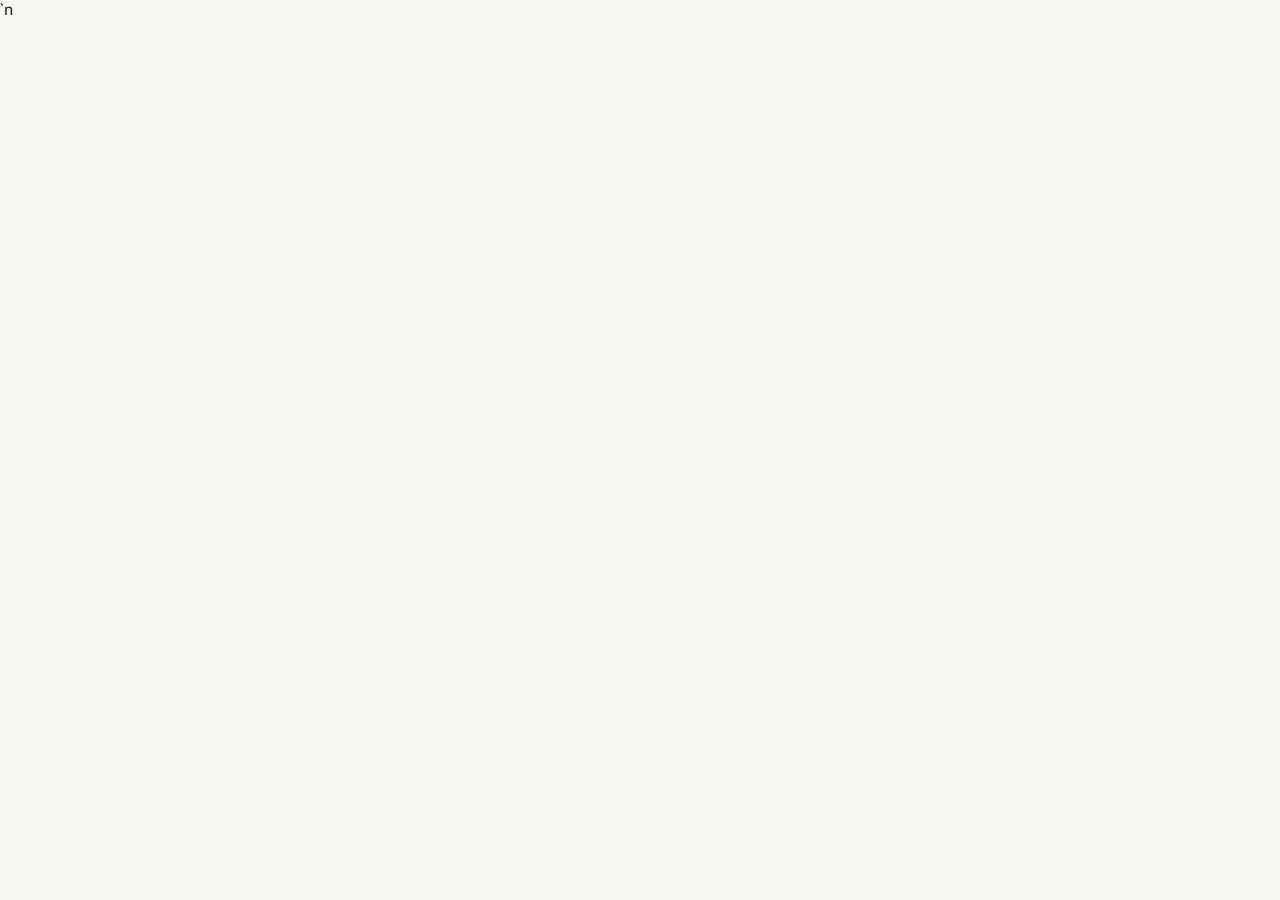
==== index.html @ c59f0aea "Feat: creacion de la vista de perfil de usuario con solicitudes, pagos y edicion de datos" ====
﻿<!DOCTYPE html>
<html lang="es">
<head><meta http-equiv="Cache-Control" content="no-cache, no-store, must-revalidate">
<meta charset="UTF-8">
<meta name="viewport" content="width=device-width, initial-scale=1">
<title>Angel F. Leal, Jr., P.A. — Abogados de Inmigración en Miami</title>
<meta name="description" content="Bufete de abogados de inmigración en Miami. Asilo, residencia, ciudadanía y perdones. Consulta en línea.">
<link rel="preconnect" href="https://fonts.googleapis.com">
<link rel="preconnect" href="https://fonts.gstatic.com" crossorigin>
<link href="https://fonts.googleapis.com/css2?family=Source+Serif+4:opsz,wght@8..60,400;8..60,600;8..60,700&family=Public+Sans:wght@400;500;600;700&display=swap" rel="stylesheet">
<link rel="stylesheet" href="assets/css/base.css">
<link rel="stylesheet" href="assets/css/layout.css">
<link rel="stylesheet" href="assets/css/pages.css">
<link rel="stylesheet" href="assets/css/form.css">
</head>
<body>

<!-- CONTENEDORES PARA LOS FRAGMENTOS HTML -->
<div id="app-header"></div>
<div id="app-inicio"></div>
<div id="app-practica"></div>
<div id="app-consultas"></div>
<div id="app-contacto"></div>`n<div id="app-perfil"></div>
<div id="app-footer"></div>

<!-- SCRIPTS -->
<script src="assets/js/layout-loader.js?v=13"></script>
<script src="assets/js/api.js"></script>
<script src="assets/js/auth.js?v=11"></script>
<script src="assets/js/navigation.js"></script>
<script src="assets/js/form-config.js?v=11"></script>
<script src="assets/js/form-steps.js?v=11"></script>
<script src="assets/js/form-main.js?v=13"></script>

<!-- INICIALIZACIÓN FINAL (espera a que el layout esté cargado) -->
<script>
  document.addEventListener("layoutLoaded", () => {
    if(typeof initAuth === "function") initAuth();
    
    // Cargar sesión guardada si existe
    const token = localStorage.getItem("al_session");
    const email = localStorage.getItem("al_email");
    
    if(token && email && typeof onAuthed === "function"){
      onAuthed(token, email);
      apiCall("obtenerProgreso", {sessionToken: token}).then(data=>{
        if(data.progreso && typeof restoreProgress === "function") restoreProgress(data.progreso);
      }).catch(()=>{});
    }
  });
</script>


</body>
</html>
---- assets/css/base.css ----
﻿:root{
  --ink:#10203A; --navy-2:#182B4A; --paper:#F7F5EF; --paper-2:#EFEBE0;
  --brass:#A9792C; --brass-dark:#8C6421; --red:#B71C1C; --red-dark:#8E1414;
  --green:#2C6B33; --text:#1E232C; --text-muted:#5B6472; --line:#D9D3C5;
  --line-soft:#E7E2D4; --white:#FFFFFF; --radius:3px;
  --serif:'Source Serif 4', Georgia, serif;
  --sans:'Public Sans', -apple-system, BlinkMacSystemFont, sans-serif;
}
*{box-sizing:border-box;}
html,body{margin:0;padding:0;}
body{font-family:var(--sans); background:var(--paper); color:var(--text); -webkit-font-smoothing:antialiased;}
h1,h2,h3{font-family:var(--serif); margin:0; color:var(--ink); font-weight:600;}
a{color:var(--brass-dark);}
button{font-family:var(--sans);}
img{max-width:100%; display:block;}
.hidden{display:none !important;}
.btn{font-family:var(--sans); font-weight:600; font-size:.9rem; padding:12px 26px; border-radius:var(--radius); cursor:pointer; border:1px solid transparent;}
.btn-primary{background:var(--ink); color:#fff;}
.btn-primary:hover{background:#0B1729;}
.btn-primary:disabled{opacity:.5; cursor:not-allowed;}
.btn-secondary{background:transparent; color:var(--ink); border-color:var(--line);}
.btn-secondary:hover{border-color:var(--ink);}
.btn-lg{display:inline-block; background:var(--red); color:#fff; font-weight:600; padding:16px 36px; border-radius:var(--radius); text-decoration:none; font-size:1.05rem; cursor:pointer; border:none; transition:background .15s;}
.btn-lg:hover{background:var(--red-dark);}
---- assets/css/layout.css ----
﻿.site-header{background:var(--ink); color:#EDE9DD; border-bottom:3px solid var(--red); position:sticky; top:0; z-index:100; box-shadow:0 2px 12px rgba(0,0,0,.15);}
.site-header-inner{max-width:1200px; margin:0 auto; padding:14px 28px; display:flex; align-items:center; justify-content:space-between; gap:24px;}
.brand{display:flex; align-items:center; gap:12px; text-decoration:none; color:inherit; flex-shrink:0;}
.brand-logo{width:52px; height:52px; border-radius:50%; background:#EDE9DD; display:flex; align-items:center; justify-content:center; font-family:var(--serif); font-weight:700; font-size:.9rem; color:var(--red); letter-spacing:.05em; flex-shrink:0;}
.brand-text{font-family:var(--sans); font-size:.95rem; font-weight:600; letter-spacing:.02em; color:#fff; line-height:1.2;}
.brand-text small{display:block; font-size:.7rem; font-weight:400; color:#B9C2D4; margin-top:2px; letter-spacing:.05em;}
.main-nav{display:flex; gap:4px; align-items:center; flex:1; justify-content:center;}
.main-nav a{color:#CBD3E1; text-decoration:none; font-size:.88rem; font-weight:500; padding:10px 16px; border-radius:var(--radius); transition:all .15s; white-space:nowrap;}
.main-nav a:hover{color:#fff; background:rgba(255,255,255,.08);}
.main-nav a.active{background:var(--red); color:#fff; font-weight:600;}
.header-phone{font-size:.95rem; font-weight:600; color:#fff; white-space:nowrap; flex-shrink:0;}
.header-phone a{color:inherit; text-decoration:none;}
.menu-toggle{display:none; background:none; border:1px solid rgba(255,255,255,.3); color:#fff; padding:8px 12px; border-radius:var(--radius); cursor:pointer; font-size:.85rem;}
.breadcrumb-bar{background:var(--paper-2); padding:14px 28px; border-bottom:1px solid var(--line-soft);}
.breadcrumb{max-width:1200px; margin:0 auto; font-size:.82rem; color:var(--text-muted);}
.breadcrumb a{color:var(--red); text-decoration:none;}
.breadcrumb a:hover{text-decoration:underline;}
.breadcrumb .sep{margin:0 8px; color:var(--line);}
.site-footer{background:#4A5568; color:#E2E8F0; padding:0;}
.footer-contact{background:#3D4757; padding:32px 28px;}
.footer-contact-inner{max-width:1200px; margin:0 auto; display:grid; grid-template-columns:1fr 1fr 1fr; gap:32px;}
.footer-contact-item{display:flex; gap:14px; align-items:flex-start; font-size:.85rem; line-height:1.6;}
.footer-contact-item .icon{flex-shrink:0; width:28px; height:28px; display:flex; align-items:center; justify-content:center; color:#fff;}
.footer-contact-item strong{display:block; color:#fff; font-size:.85rem; margin-bottom:2px;}
.footer-contact-item span{color:#B8C1D1; font-size:.82rem;}
.footer-main{padding:36px 28px 24px; text-align:center;}
.footer-links{display:flex; justify-content:center; gap:24px; margin-bottom:20px; flex-wrap:wrap;}
.footer-links a{color:#E2E8F0; text-decoration:none; font-size:.85rem;}
.footer-links a:hover{color:#fff; text-decoration:underline;}
.footer-copy{font-size:.8rem; color:#A8B2C4; line-height:1.6; margin-bottom:16px;}
.footer-legal{max-width:900px; margin:0 auto; padding-top:20px; border-top:1px solid rgba(255,255,255,.1); font-size:.75rem; color:#8B96AA; line-height:1.6; text-align:justify;}
.error-banner{background:#FBEAEA; color:var(--red); border:1px solid #E5B8B8; padding:12px 16px; margin:16px 28px 0; border-radius:var(--radius); font-size:.85rem; display:none;}
.error-banner.show{display:block;}
.error-banner code{background:#F7D8D8; padding:2px 6px; border-radius:2px; font-size:.78rem;}
@media (max-width:960px){
  .footer-contact-inner{grid-template-columns:1fr;}
  .main-nav{display:none;}
  .main-nav.open{display:flex; flex-direction:column; position:absolute; top:100%; left:0; right:0; background:var(--ink); padding:20px;}
  .menu-toggle{display:block;}
  .site-header-inner{flex-wrap:wrap;}
}

/* Logo Header */
.brand-logo-img {
  height: 48px;
  width: auto;
  border-radius: 50%;
  object-fit: cover;
  flex-shrink: 0;
}

/* Logo Header Horizontal */
.brand-logo-horizontal {
  height: 40px;
  width: auto;
  object-fit: contain;
}
---- assets/css/pages.css ----
﻿/* ---------- PAGE SECTIONS ---------- */
.page{display:none;}
.page.active{display:block; animation:fadeIn .25s ease-out;}
@keyframes fadeIn{from{opacity:0; transform:translateY(6px);} to{opacity:1; transform:translateY(0);}}

/* ---------- HERO CON CORTE SUPREMA ---------- */
.hero{
  position:relative;
  /* Aquí aplicamos la imagen de fondo con el filtro oscuro */
  background-image: linear-gradient(rgba(16, 32, 58, 0.75), rgba(16, 32, 58, 0.75)), url('assets/img/supreme-court-min.jpg');
  background-size: cover;
  background-position: center;
  background-repeat: no-repeat;
  color:#fff;
  overflow:hidden;
  border-bottom: 4px solid var(--red);
}
.hero-inner{
  max-width:1200px;
  margin:0 auto;
  padding:60px 28px;
  display:grid;
  grid-template-columns:1fr 1fr;
  gap:60px;
  align-items:center;
  min-height:500px;
}
.hero-text h1{
  font-size:2.6rem;
  line-height:1.15;
  color:#fff;
  margin-bottom:18px;
  text-shadow: 2px 2px 4px rgba(0,0,0,0.5);
}
.hero-text .tagline{
  font-size:1.05rem;
  color:#E2E8F0;
  line-height:1.6;
  margin-bottom:28px;
  max-width:50ch;
  text-shadow: 1px 1px 3px rgba(0,0,0,0.5);
}
.hero-cta{
  display:inline-flex;
  align-items:center;
  gap:10px;
  background:var(--red);
  color:#fff;
  text-decoration:none;
  font-weight:600;
  padding:14px 28px;
  border-radius:var(--radius);
  transition:background .15s;
  cursor:pointer;
  border:none;
  font-size:1rem;
}
.hero-cta:hover{background:var(--red-dark);}
.hero-phone{
  display:block;
  margin-top:14px;
  color:#D8CBAE;
  font-size:.9rem;
}
.hero-phone a{color:#fff; font-weight:600; text-decoration:none;}

.hero-image{
  display:flex;
  justify-content:center;
  align-items:center;
}
.hero-image img{
  max-width:100%;
  height: auto;
  max-height: 480px;
  object-fit: contain;
  border-radius: var(--radius);
  /* Sombra para que la foto resalte sobre el fondo */
  filter: drop-shadow(0px 10px 20px rgba(0,0,0,0.5)); 
}

/* ---------- SERVICES ---------- */
.services{
  background:var(--white);
  padding:70px 28px;
}
.services-inner{
  max-width:1200px;
  margin:0 auto;
}
.section-title{
  text-align:center;
  font-size:2rem;
  margin-bottom:12px;
}
.section-sub{
  text-align:center;
  color:var(--text-muted);
  font-size:1rem;
  margin-bottom:50px;
  max-width:60ch;
  margin-left:auto;
  margin-right:auto;
}
.services-grid{
  display:grid;
  grid-template-columns:repeat(3, 1fr);
  gap:20px;
}
.service-card{
  border:1px solid var(--line);
  background:var(--white);
  padding:32px 24px;
  text-align:center;
  border-radius:var(--radius);
  transition:all .2s;
  cursor:pointer;
}
.service-card:hover{
  border-color:var(--red);
  transform:translateY(-2px);
  box-shadow:0 4px 16px rgba(183,28,28,.08);
}
.service-icon{
  width:64px; height:64px;
  margin:0 auto 18px;
  display:flex;
  align-items:center;
  justify-content:center;
  background:transparent;
}
.service-icon img{
  width:100%; height:100%;
  object-fit:contain;
}
.service-card h3{
  font-size:1rem;
  color:var(--ink);
  font-family:var(--sans);
  font-weight:600;
}
.service-card p{
  font-size:.85rem;
  color:var(--text-muted);
  margin:8px 0 0;
  line-height:1.5;
}

/* ---------- BANNERS ---------- */
.banner{
  position:relative;
  padding:80px 28px;
  text-align:center;
  background:linear-gradient(135deg, #1A2D4D 0%, #10203A 100%);
  color:#fff;
}
.banner h2{
  color:#fff;
  font-size:2rem;
  line-height:1.3;
  max-width:22ch;
  margin:0 auto;
}
.banner.alt{
  background:linear-gradient(135deg, #8B1414 0%, #5C0C0C 100%);
}

/* ---------- CTA SECTION ---------- */
.cta-section{
  background:var(--paper-2);
  padding:70px 28px;
  text-align:center;
}
.cta-section h2{
  font-size:1.8rem;
  margin-bottom:14px;
}
.cta-section p{
  color:var(--text-muted);
  font-size:1rem;
  max-width:60ch;
  margin:0 auto 28px;
}

/* ---------- PAGE CONTENT ---------- */
.page-content{
  max-width:900px;
  margin:0 auto;
  padding:60px 28px;
}
.page-content h1{
  font-size:2.2rem;
  margin-bottom:16px;
}
.page-content h2{
  font-size:1.4rem;
  margin-top:40px;
  margin-bottom:12px;
}
.page-content p{
  line-height:1.7;
  color:var(--text-muted);
  margin-bottom:16px;
}

/* ---------- CONSULTAS (información) ---------- */
.consultas-intro{
  max-width:900px;
  margin:0 auto;
  padding:40px 28px 60px;
}
.consultas-intro h1{
  font-size:2.2rem;
  margin-bottom:16px;
}
.consultas-intro > p{
  line-height:1.7;
  color:var(--text-muted);
  font-size:1rem;
  margin-bottom:28px;
}
.price-callout{
  background:#FBF2F2;
  border-left:4px solid var(--red);
  padding:20px 24px;
  margin:24px 0 36px;
  border-radius:var(--radius);
  font-size:.95rem;
  line-height:1.6;
  color:var(--text);
}
.price-callout strong{
  color:var(--red);
  font-size:1.05rem;
}
.steps-numbered{
  list-style:none;
  padding:0;
  margin:32px 0;
}
.steps-numbered li{
  display:flex;
  gap:16px;
  align-items:flex-start;
  margin-bottom:20px;
  font-size:.95rem;
  line-height:1.6;
  color:var(--text);
}
.steps-numbered .num{
  flex-shrink:0;
  width:32px;
  height:32px;
  border-radius:50%;
  background:var(--red);
  color:#fff;
  font-weight:700;
  font-size:.9rem;
  display:flex;
  align-items:center;
  justify-content:center;
  margin-top:1px;
}
.btn-solicitar{
  display:inline-block;
  background:var(--red);
  color:#fff;
  font-weight:600;
  padding:16px 40px;
  border-radius:var(--radius);
  text-decoration:none;
  font-size:1.05rem;
  cursor:pointer;
  border:none;
  transition:background .15s;
  box-shadow:0 4px 14px rgba(183,28,28,.25);
  margin:20px 0 28px;
}
.btn-solicitar:hover{background:var(--red-dark);}
.phone-reminder{
  font-size:.95rem;
  color:var(--text-muted);
  margin-bottom:32px;
}
.phone-reminder a{
  color:var(--red);
  font-weight:600;
  text-decoration:none;
}
.phone-reminder a:hover{text-decoration:underline;}
.payment-notice{
  font-size:.82rem;
  color:var(--text-muted);
  line-height:1.6;
  padding-top:24px;
  border-top:1px solid var(--line-soft);
}

/* ---------- CONTACT ---------- */
.contact-grid{
  display:grid;
  grid-template-columns:1fr 1fr 1fr;
  gap:24px;
  margin-top:40px;
}
.contact-card{
  background:var(--white);
  border:1px solid var(--line);
  border-radius:var(--radius);
  padding:28px 22px;
  text-align:center;
}
.contact-card .icon{
  width:48px; height:48px;
  margin:0 auto 16px;
  display:flex;
  align-items:center;
  justify-content:center;
  background:#F4F6FA;
  border-radius:50%;
  color:var(--red);
}
.contact-card h3{
  font-family:var(--sans);
  font-size:.9rem;
  color:var(--ink);
  margin-bottom:8px;
  text-transform:uppercase;
  letter-spacing:.06em;
}
.contact-card p{
  font-size:.9rem;
  color:var(--text-muted);
  line-height:1.6;
  margin:0;
}
.contact-card a{color:var(--brass-dark); text-decoration:none;}
.contact-card a:hover{text-decoration:underline;}

/* ---------- RESPONSIVE PAGES ---------- */
@media (max-width:960px){
  .hero-inner{grid-template-columns:1fr; padding:60px 24px; text-align:center;}
  .hero-text h1{font-size:2rem;}
  .hero-image{max-width:280px; margin: 0 auto;}
  .services-grid{grid-template-columns:1fr 1fr;}
  .contact-grid{grid-template-columns:1fr;}
}
@media (max-width:860px){
  .services-grid{grid-template-columns:1fr;}
}
.row2 {
  display: grid;
  grid-template-columns: 1fr 1fr;
  gap: 30px;
}
@media (max-width: 768px) {
  .row2 {
    grid-template-columns: 1fr;
  }
}

/* Perfil Tabs */
.perfil-tab {
  padding: 10px 0;
  cursor: pointer;
  font-weight: 600;
  color: var(--text-muted);
  border-bottom: 2px solid transparent;
  transition: all 0.2s;
}
.perfil-tab:hover { color: var(--ink); }
.perfil-tab.active {
  color: var(--red);
  border-bottom-color: var(--red);
}
---- assets/css/form.css ----
﻿.auth-wrap{max-width:420px; margin:40px auto; background:var(--white); border:1px solid var(--line-soft); border-radius:var(--radius); padding:38px 34px;}
.auth-tabs{display:flex; gap:22px; margin-bottom:26px; border-bottom:1px solid var(--line-soft);}
.auth-tab{padding:8px 0; font-weight:600; color:var(--text-muted); cursor:pointer; border-bottom:2px solid transparent; font-size:.9rem;}
.auth-tab.active{color:var(--ink); border-bottom-color:var(--red);}
.auth-msg{font-size:.85rem; padding:10px 12px; border-radius:var(--radius); margin-bottom:16px; display:none;}
.auth-msg.error{display:block; background:#FBEAEA; color:var(--red);}
.auth-msg.ok{display:block; background:#EAF3EA; color:var(--green);}
.app{display:flex; min-height:600px;}
.rail{width:260px; flex-shrink:0; background:var(--navy-2); color:#CBD3E1; padding:32px 0; border-radius:var(--radius);}
.rail-item{display:flex; gap:12px; align-items:flex-start; padding:14px 28px; border-left:3px solid transparent; cursor:default; opacity:.55;}
.rail-item.active{opacity:1; border-left-color:var(--red); background:rgba(255,255,255,.03);}
.rail-item.done{opacity:.85;}
.rail-num{font-family:var(--serif); font-size:.85rem; color:#8FA0BE; width:20px;}
.rail-item.active .rail-num, .rail-item.done .rail-num{color:var(--red);}
.rail-label{font-size:.87rem; line-height:1.4;}
.rail-item.active .rail-label{color:#fff; font-weight:600;}
.main{flex:1; padding:44px 48px 80px; max-width:720px;}
.step-eyebrow{font-size:.8rem; color:var(--brass-dark); font-weight:600; margin-bottom:6px;}
.step-title{font-size:1.6rem; margin-bottom:8px;}
.step-sub{color:var(--text-muted); font-size:.95rem; margin-bottom:32px; max-width:52ch; line-height:1.5;}
.mobile-progress{display:none;}
.field{margin-bottom:22px;}
.field label{display:block; font-size:.85rem; font-weight:600; color:var(--ink); margin-bottom:6px;}
.field .req{color:var(--red);}
.field .hint{font-size:.8rem; color:var(--text-muted); margin-top:5px;}
input[type=text], input[type=email], input[type=password], input[type=date], input[type=tel], select, textarea{width:100%; border:1px solid var(--line); background:var(--white); padding:11px 12px; font-size:.95rem; font-family:var(--sans); color:var(--text); border-radius:var(--radius);}
textarea{min-height:110px; resize:vertical; font-family:var(--sans);}
input:focus, select:focus, textarea:focus{outline:none; border-color:var(--red); box-shadow:0 0 0 3px rgba(183,28,28,.12);}
.row2{display:grid; grid-template-columns:1fr 1fr; gap:18px;}
.field-error{color:var(--red); font-size:.8rem; margin-top:5px; display:none;}
.field.invalid input, .field.invalid select, .field.invalid textarea{border-color:var(--red);}
.field.invalid .field-error{display:block;}
.radio-cards{display:grid; grid-template-columns:1fr 1fr; gap:12px;}
.radio-card{border:1px solid var(--line); background:var(--white); padding:16px 16px; border-radius:var(--radius); cursor:pointer;}
.radio-card:hover{border-color:var(--red);}
.radio-card.selected{border-color:var(--red); background:#FBF2F2; box-shadow:0 0 0 1px var(--red);}
.radio-card h3{font-size:1rem; color:var(--ink); margin-bottom:4px;}
.radio-card p{font-size:.8rem; color:var(--text-muted); margin:0; line-height:1.4;}
.trips{border:1px solid var(--line); border-radius:var(--radius); overflow:hidden; margin-bottom:10px;}
.trip-row{display:grid; grid-template-columns:1fr 1fr 1fr auto; gap:10px; padding:12px; border-bottom:1px solid var(--line-soft); align-items:end;}
.trip-row:last-child{border-bottom:none;}
.trip-row label{font-size:.72rem; color:var(--text-muted); margin-bottom:4px; display:block;}
.btn-ghost-sm{border:1px solid var(--line); background:transparent; color:var(--text-muted); border-radius:var(--radius); padding:9px 12px; font-size:.85rem; cursor:pointer;}
.btn-add{border:1px dashed var(--line); background:transparent; color:var(--brass-dark); border-radius:var(--radius); padding:9px 14px; font-size:.85rem; cursor:pointer; font-weight:600;}
.dropzone{border:1.5px dashed var(--line); border-radius:var(--radius); padding:22px; text-align:center; background:var(--white); cursor:pointer;}
.dropzone.drag{border-color:var(--red); background:#FBF2F2;}
.dropzone p{margin:0; color:var(--text-muted); font-size:.85rem;}
.dropzone strong{color:var(--ink);}
.file-list{margin-top:14px; display:flex; flex-direction:column; gap:8px;}
.file-item{display:flex; align-items:center; justify-content:space-between; border:1px solid var(--line-soft); background:var(--white); padding:10px 12px; border-radius:var(--radius); font-size:.85rem;}
.file-item .fname{display:flex; gap:8px; align-items:center;}
.file-item .fsize{color:var(--text-muted); font-size:.78rem;}
.file-item .ftag{color:var(--green); font-size:.75rem; font-weight:600;}
.file-item button{background:none; border:none; color:var(--red); cursor:pointer; font-size:.8rem;}
.doc-group{margin-bottom:26px;}
.doc-group h3{font-size:.95rem; color:var(--ink); margin-bottom:4px;}
.doc-group p.hint{color:var(--text-muted); font-size:.8rem; margin:0 0 10px;}
.review-block{border:1px solid var(--line-soft); border-radius:var(--radius); padding:18px 20px; margin-bottom:16px; background:var(--white);}
.review-block h3{font-size:.9rem; color:var(--red); text-transform:none; margin-bottom:10px;}
.review-row{display:flex; justify-content:space-between; gap:16px; padding:6px 0; border-bottom:1px solid var(--line-soft); font-size:.88rem;}
.review-row:last-child{border-bottom:none;}
.review-row .k{color:var(--text-muted);}
.review-row .v{text-align:right; max-width:60%;}
.privacy-notice{background:#F4F6FA; border:1px solid var(--line-soft); border-left:3px solid var(--red); padding:14px 16px; margin-bottom:18px; border-radius:var(--radius); font-size:.82rem; color:var(--text-muted); line-height:1.5;}
.privacy-notice strong{color:var(--ink);}
.step-nav{display:flex; justify-content:space-between; align-items:center; margin-top:38px; padding-top:22px; border-top:1px solid var(--line-soft);}
.save-note{font-size:.78rem; color:var(--text-muted);}
.top-status{display:flex; justify-content:flex-end; align-items:center; gap:14px; padding:10px 28px; background:var(--paper-2); border-bottom:1px solid var(--line-soft); font-size:.8rem; color:var(--text-muted);}
.top-status button{background:none; border:none; color:var(--brass-dark); font-weight:600; cursor:pointer; font-size:.8rem;}
.confirm-wrap{max-width:560px; margin:60px auto; text-align:center; padding:0 20px;}
.confirm-mark{width:56px; height:56px; border-radius:50%; background:var(--red); color:#fff; display:flex; align-items:center; justify-content:center; margin:0 auto 22px; font-family:var(--serif); font-size:1.4rem;}
@media (max-width:860px){
  .rail{display:none;}
  .mobile-progress{display:flex; gap:6px; padding:16px 20px 0;}
  .mobile-progress .dot{flex:1; height:4px; background:var(--line-soft); border-radius:2px;}
  .mobile-progress .dot.active, .mobile-progress .dot.done{background:var(--red);}
  .main{padding:20px 20px 60px;}
  .row2, .radio-cards{grid-template-columns:1fr;}
  .trip-row{grid-template-columns:1fr; gap:8px;}
}

/* Asegurar que el botón de continuar reciba los clics */
.step-nav { position: relative; z-index: 10; }
#btn-next { position: relative; z-index: 11; cursor: pointer; }
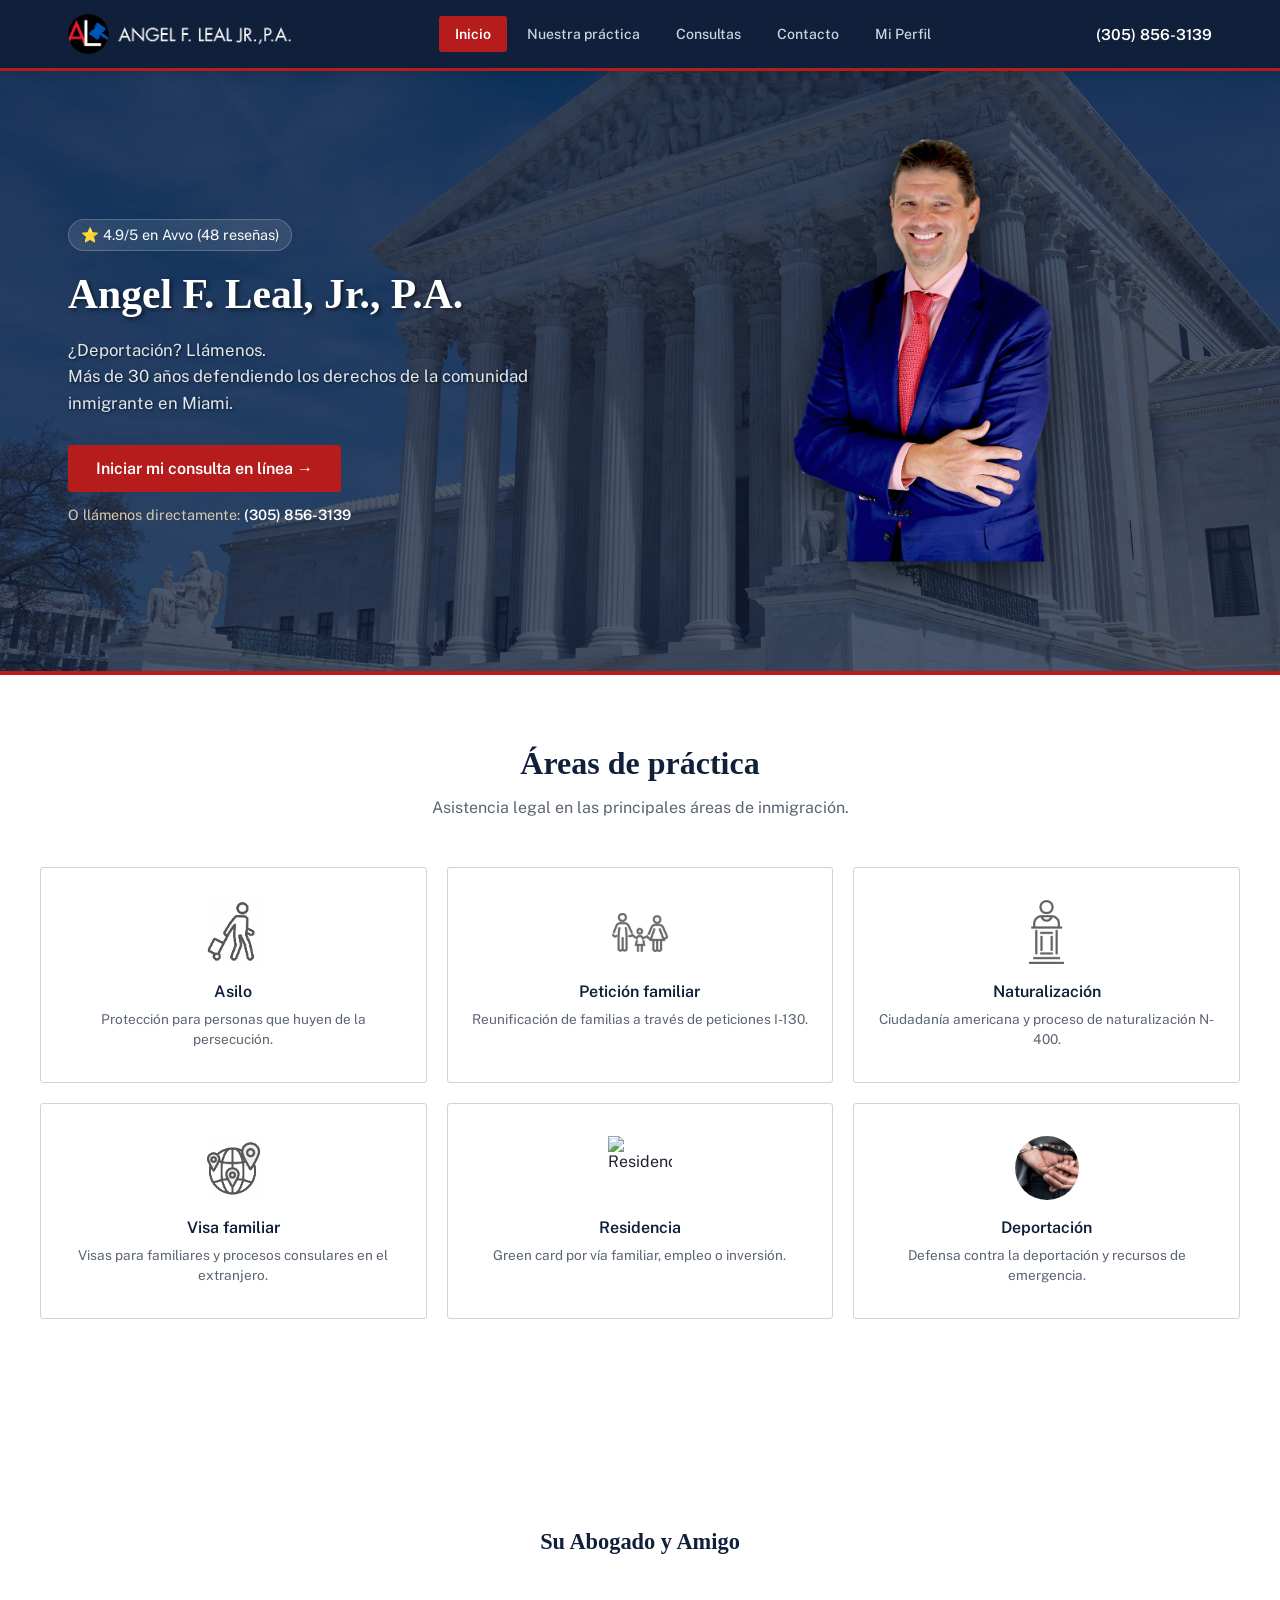
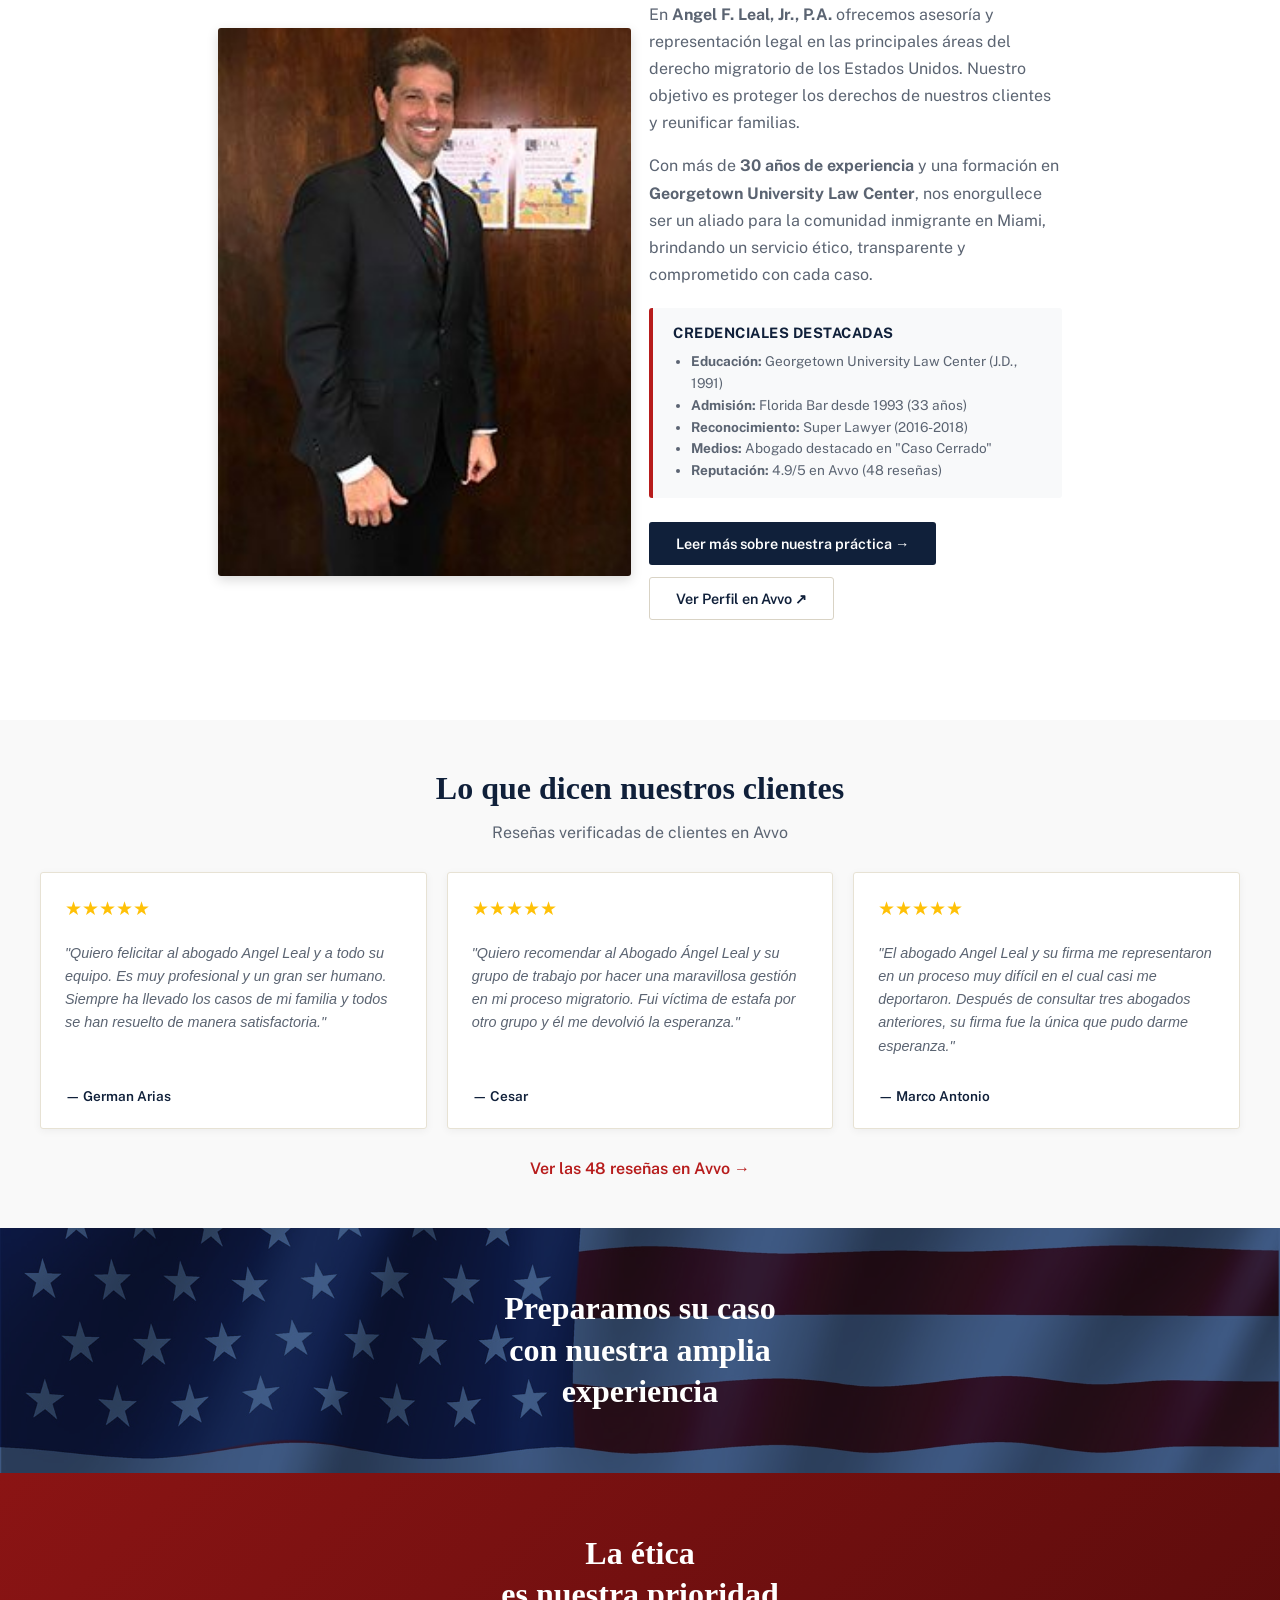
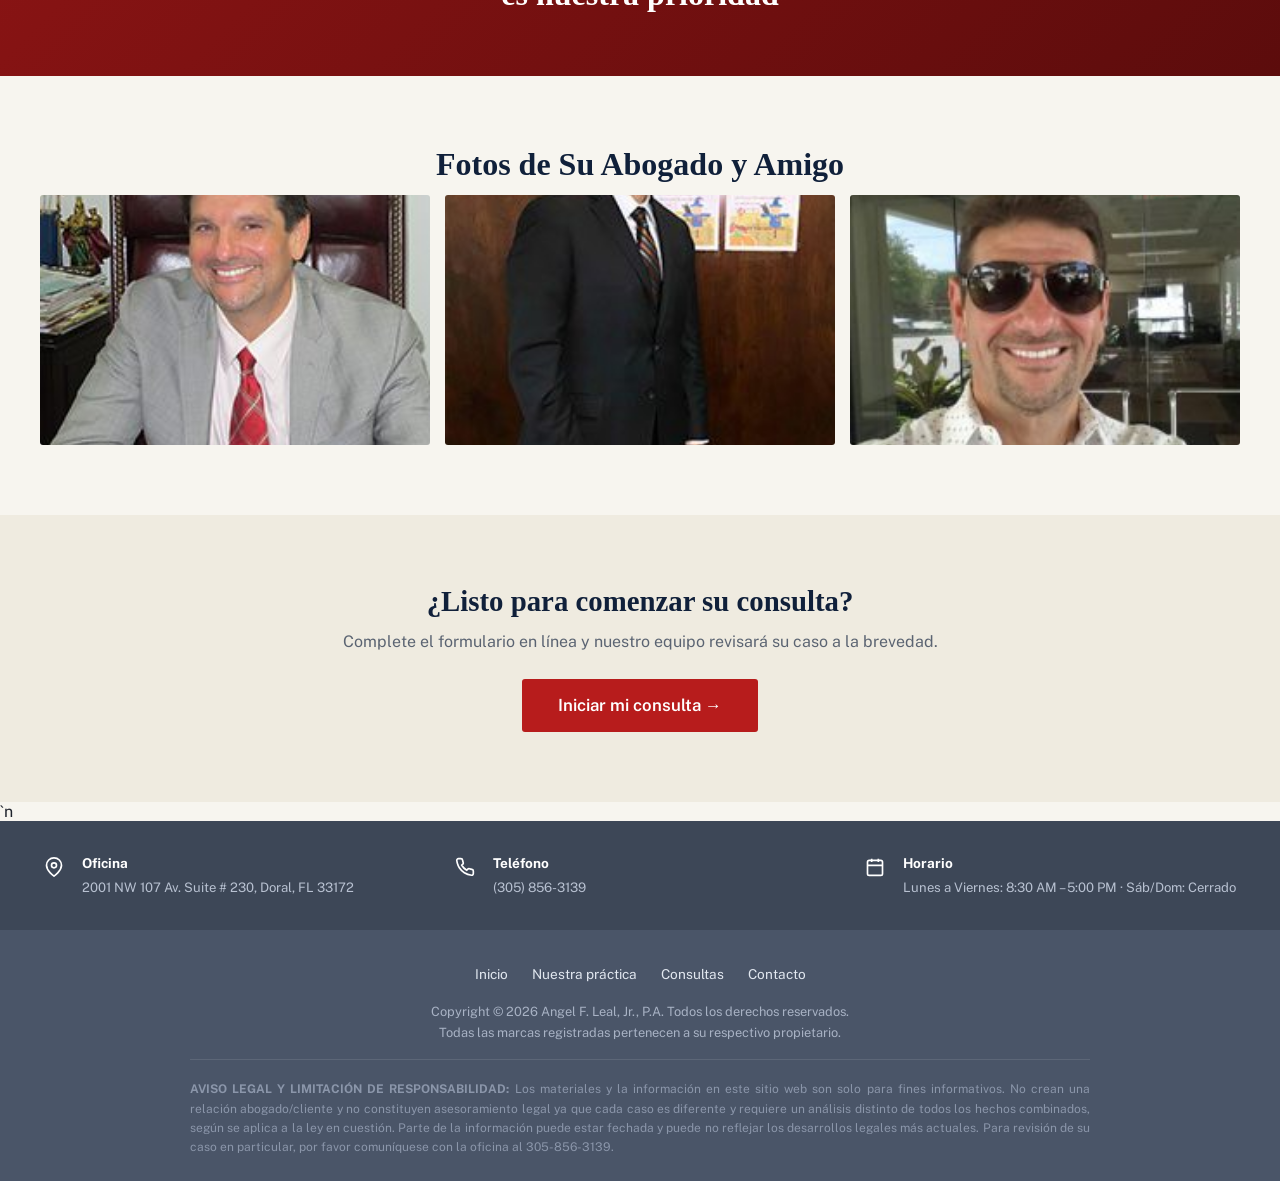
==== commit 9e4627dc: "Fix: restaurar header y layout-loader para solucionar pantalla en blanco" ====
--- a/index.html
+++ b/index.html
@@ -24,13 +24,13 @@
 <div id="app-footer"></div>
 
 <!-- SCRIPTS -->
-<script src="assets/js/layout-loader.js?v=13"></script>
+<script src="assets/js/layout-loader.js?v=14"></script>
 <script src="assets/js/api.js"></script>
 <script src="assets/js/auth.js?v=11"></script>
 <script src="assets/js/navigation.js"></script>
 <script src="assets/js/form-config.js?v=11"></script>
 <script src="assets/js/form-steps.js?v=11"></script>
-<script src="assets/js/form-main.js?v=13"></script>
+<script src="assets/js/form-main.js?v=14"></script>
 
 <!-- INICIALIZACIÓN FINAL (espera a que el layout esté cargado) -->
 <script>
@@ -67,3 +67,5 @@
 
 
 
+
+
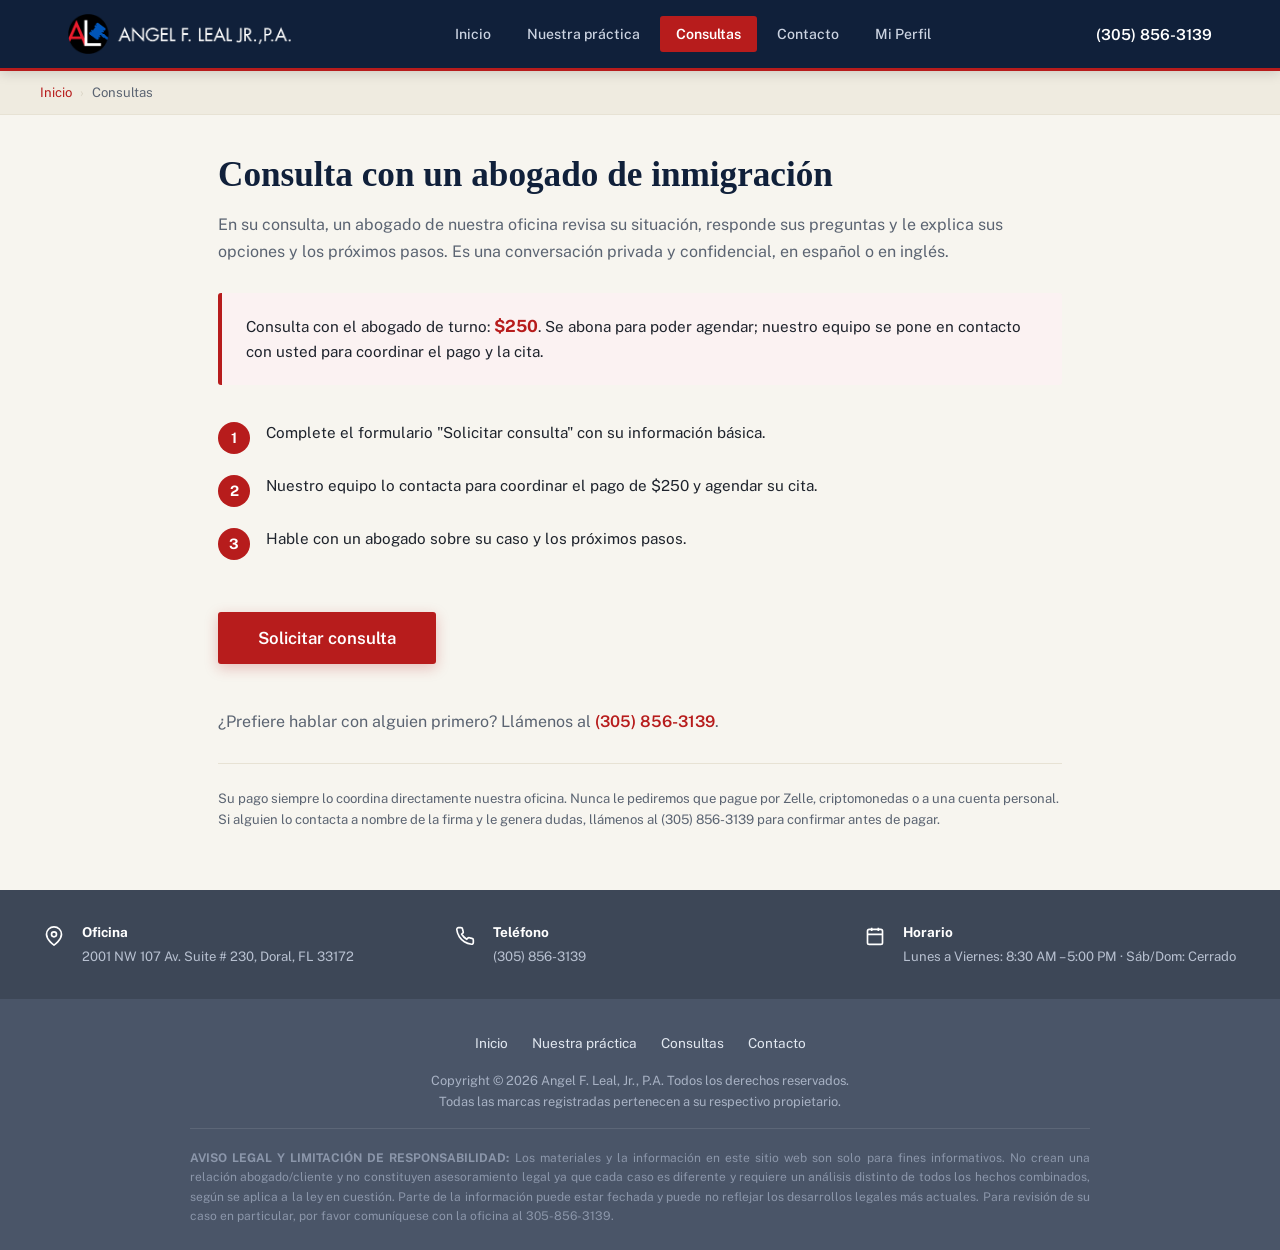
==== commit 0801491b: "Fix definitivo: resolver errores de sintaxis, limpiar index y arreglar navegacion y perfil" ====
--- a/index.html
+++ b/index.html
@@ -1,6 +1,6 @@
 ﻿<!DOCTYPE html>
 <html lang="es">
-<head><meta http-equiv="Cache-Control" content="no-cache, no-store, must-revalidate">
+<head>
 <meta charset="UTF-8">
 <meta name="viewport" content="width=device-width, initial-scale=1">
 <title>Angel F. Leal, Jr., P.A. — Abogados de Inmigración en Miami</title>
@@ -15,57 +15,22 @@
 </head>
 <body>
 
-<!-- CONTENEDORES PARA LOS FRAGMENTOS HTML -->
 <div id="app-header"></div>
 <div id="app-inicio"></div>
 <div id="app-practica"></div>
 <div id="app-consultas"></div>
-<div id="app-contacto"></div>`n<div id="app-perfil"></div>
+<div id="app-contacto"></div>
+<div id="app-perfil"></div>
 <div id="app-footer"></div>
 
-<!-- SCRIPTS -->
-<script src="assets/js/layout-loader.js?v=14"></script>
-<script src="assets/js/api.js"></script>
-<script src="assets/js/auth.js?v=11"></script>
-<script src="assets/js/navigation.js"></script>
-<script src="assets/js/form-config.js?v=11"></script>
-<script src="assets/js/form-steps.js?v=11"></script>
-<script src="assets/js/form-main.js?v=14"></script>
-
-<!-- INICIALIZACIÓN FINAL (espera a que el layout esté cargado) -->
-<script>
-  document.addEventListener("layoutLoaded", () => {
-    if(typeof initAuth === "function") initAuth();
-    
-    // Cargar sesión guardada si existe
-    const token = localStorage.getItem("al_session");
-    const email = localStorage.getItem("al_email");
-    
-    if(token && email && typeof onAuthed === "function"){
-      onAuthed(token, email);
-      apiCall("obtenerProgreso", {sessionToken: token}).then(data=>{
-        if(data.progreso && typeof restoreProgress === "function") restoreProgress(data.progreso);
-      }).catch(()=>{});
-    }
-  });
-</script>
-
+<script src="assets/js/layout-loader.js?v=16"></script>
+<script src="assets/js/api.js?v=16"></script>
+<script src="assets/js/auth.js?v=16"></script>
+<script src="assets/js/navigation.js?v=16"></script>
+<script src="assets/js/form-config.js?v=16"></script>
+<script src="assets/js/form-steps.js?v=16"></script>
+<script src="assets/js/form-main.js?v=16"></script>
+<script src="assets/js/perfil.js?v=16"></script>
 
 </body>
 </html>
-
-
-
-
-
-
-
-
-
-
-
-
-
-
-
-
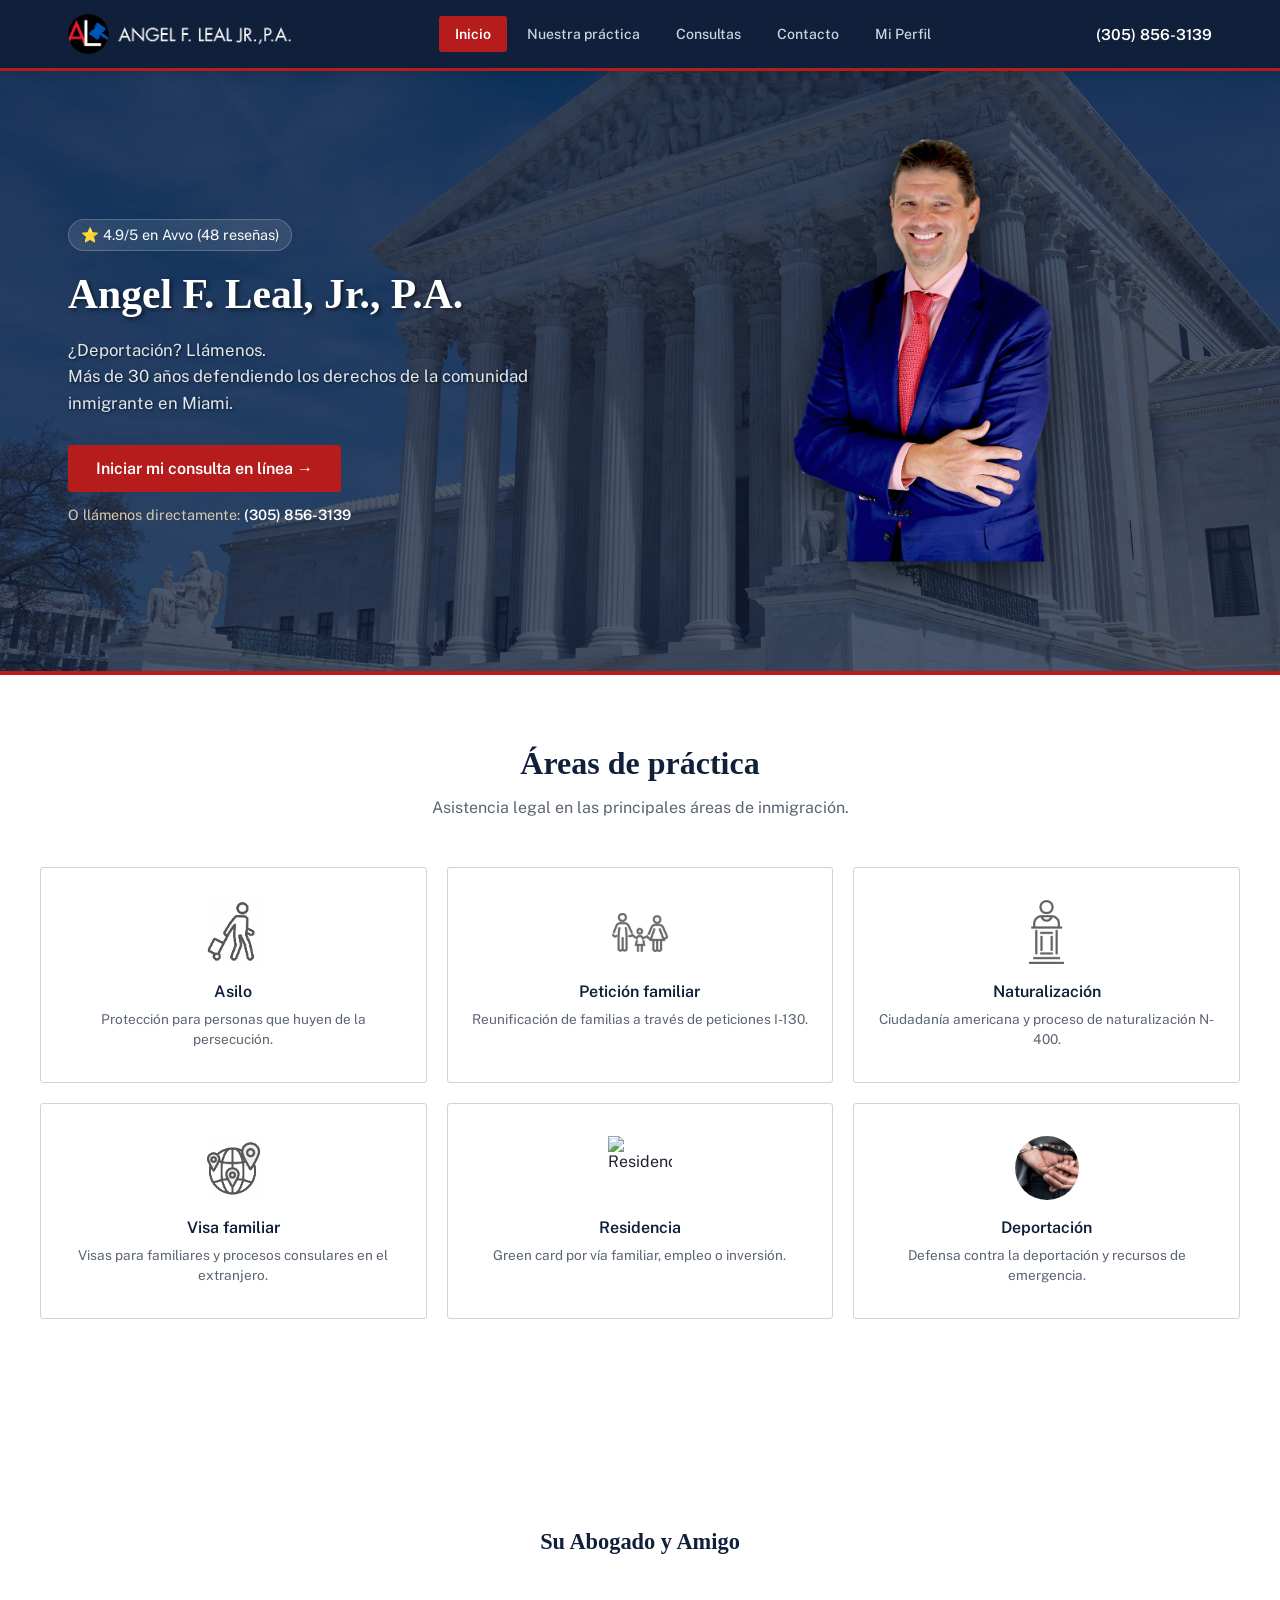
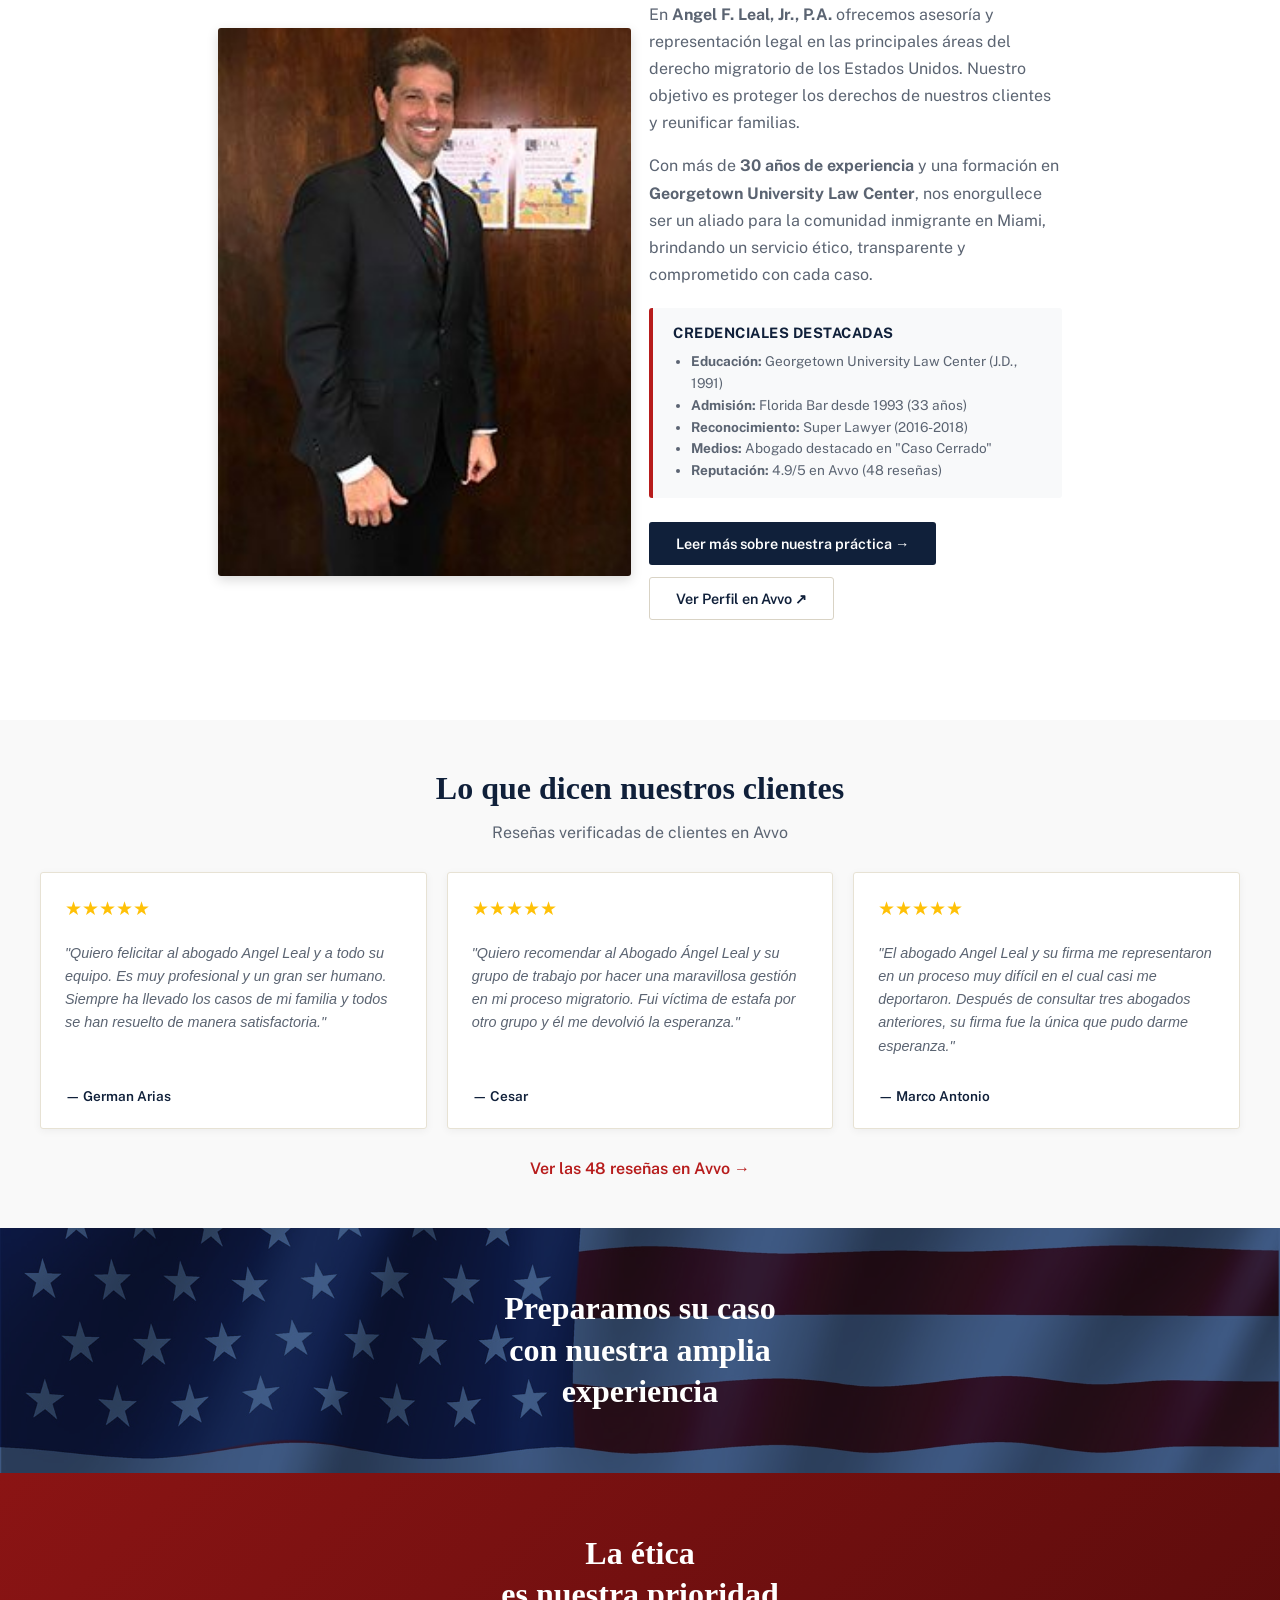
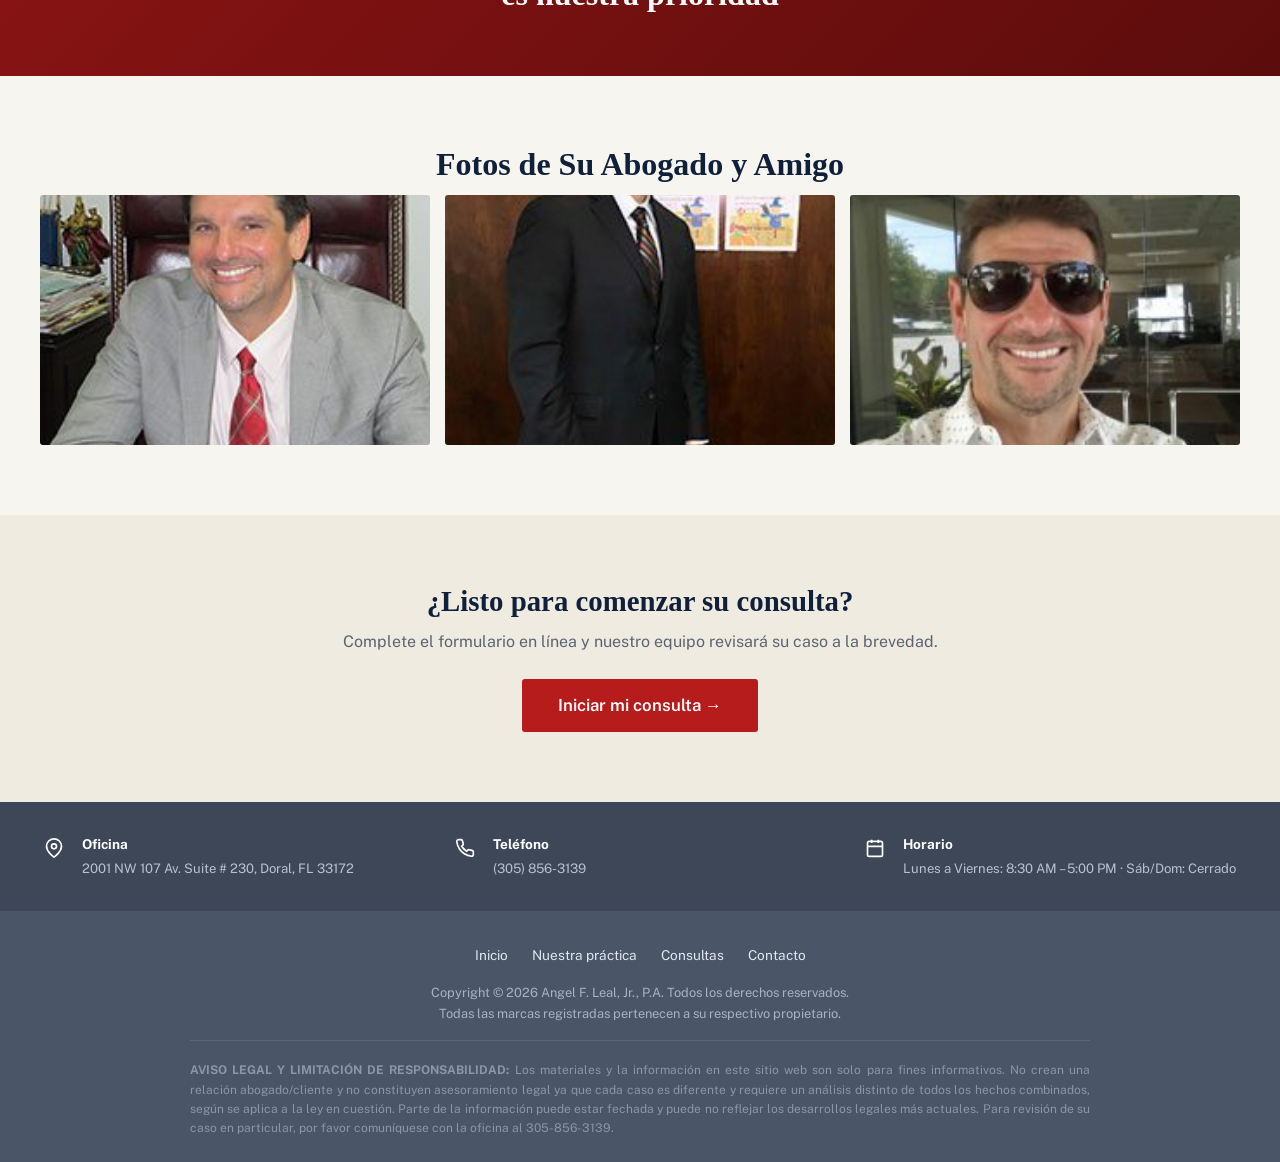
==== commit 2410f23c: "Fix: persistencia de sesion, navegacion fluida y perfil con opcion de agendar" ====
--- a/index.html
+++ b/index.html
@@ -25,12 +25,13 @@
 
 <script src="assets/js/layout-loader.js?v=16"></script>
 <script src="assets/js/api.js?v=16"></script>
-<script src="assets/js/auth.js?v=16"></script>
-<script src="assets/js/navigation.js?v=16"></script>
+<script src="assets/js/auth.js?v=17"></script>
+<script src="assets/js/navigation.js?v=17"></script>
 <script src="assets/js/form-config.js?v=16"></script>
 <script src="assets/js/form-steps.js?v=16"></script>
 <script src="assets/js/form-main.js?v=16"></script>
-<script src="assets/js/perfil.js?v=16"></script>
+<script src="assets/js/perfil.js?v=17"></script>
 
 </body>
 </html>
+
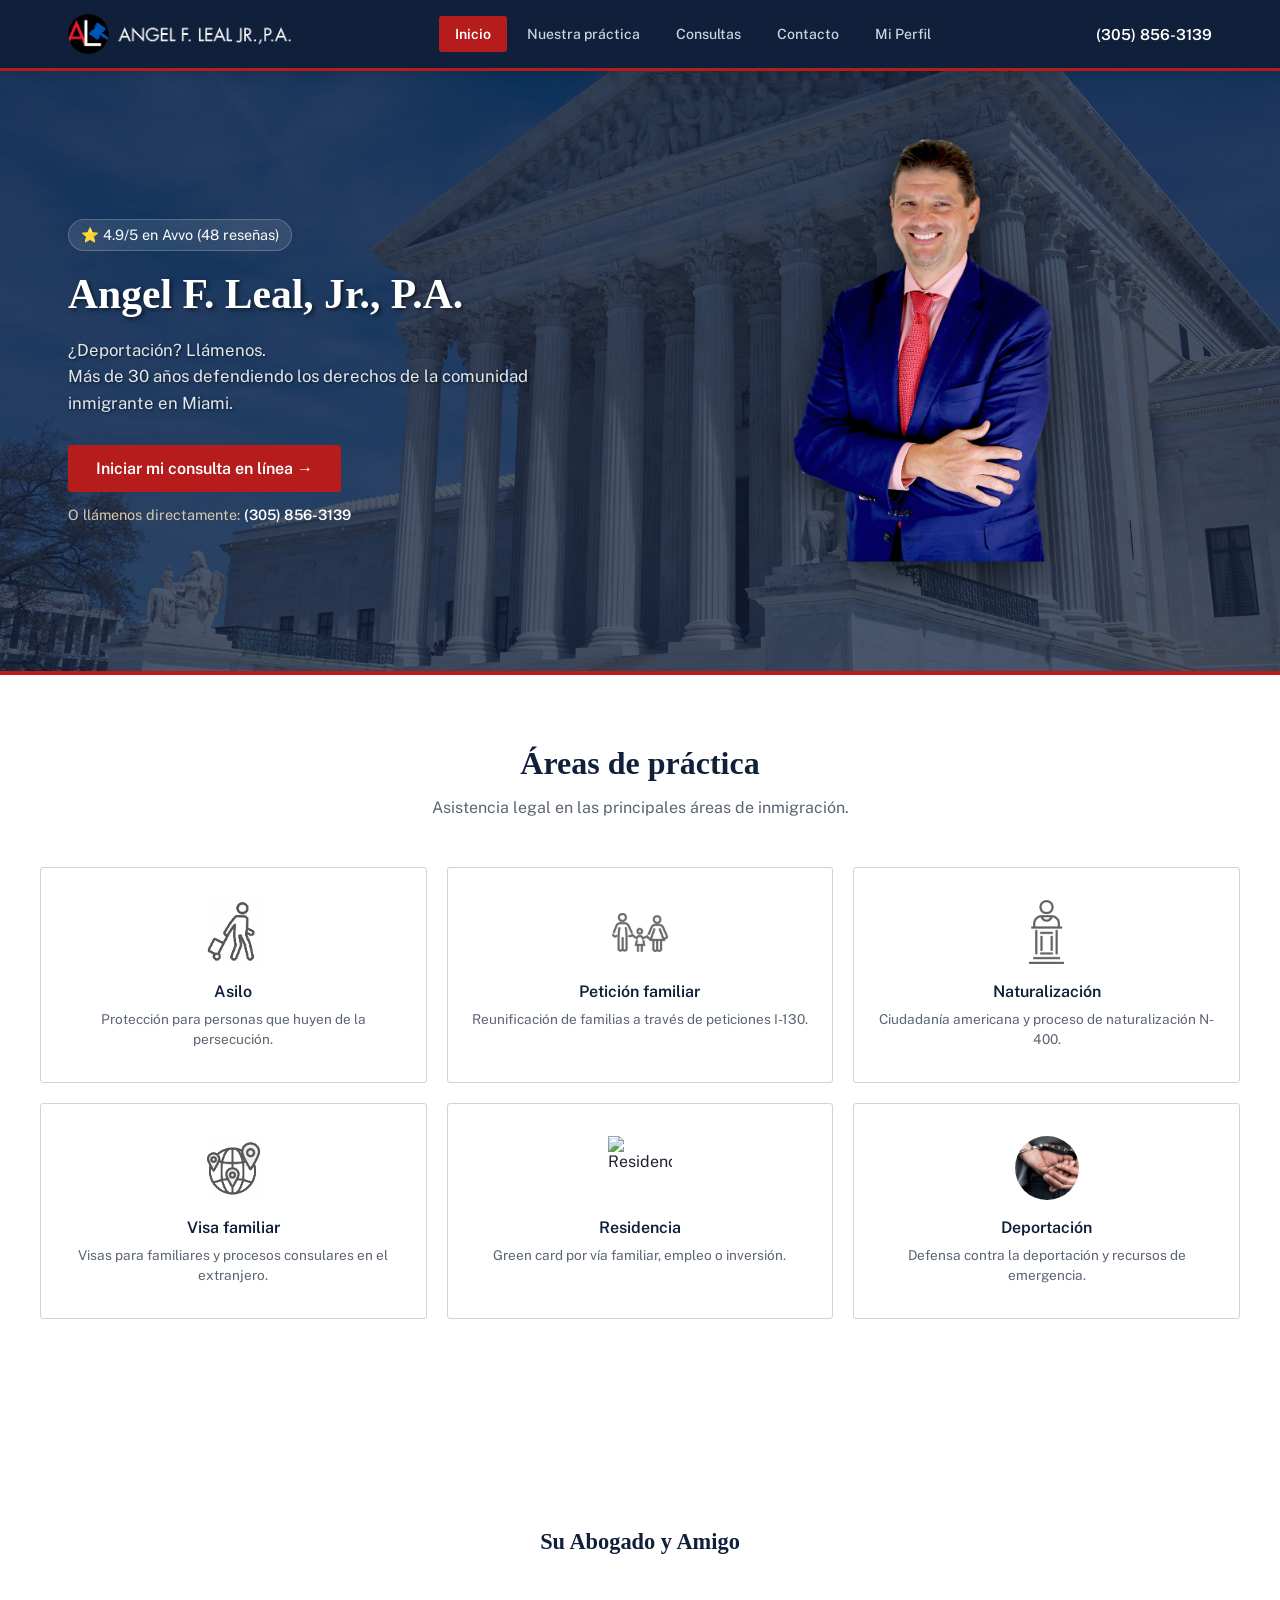
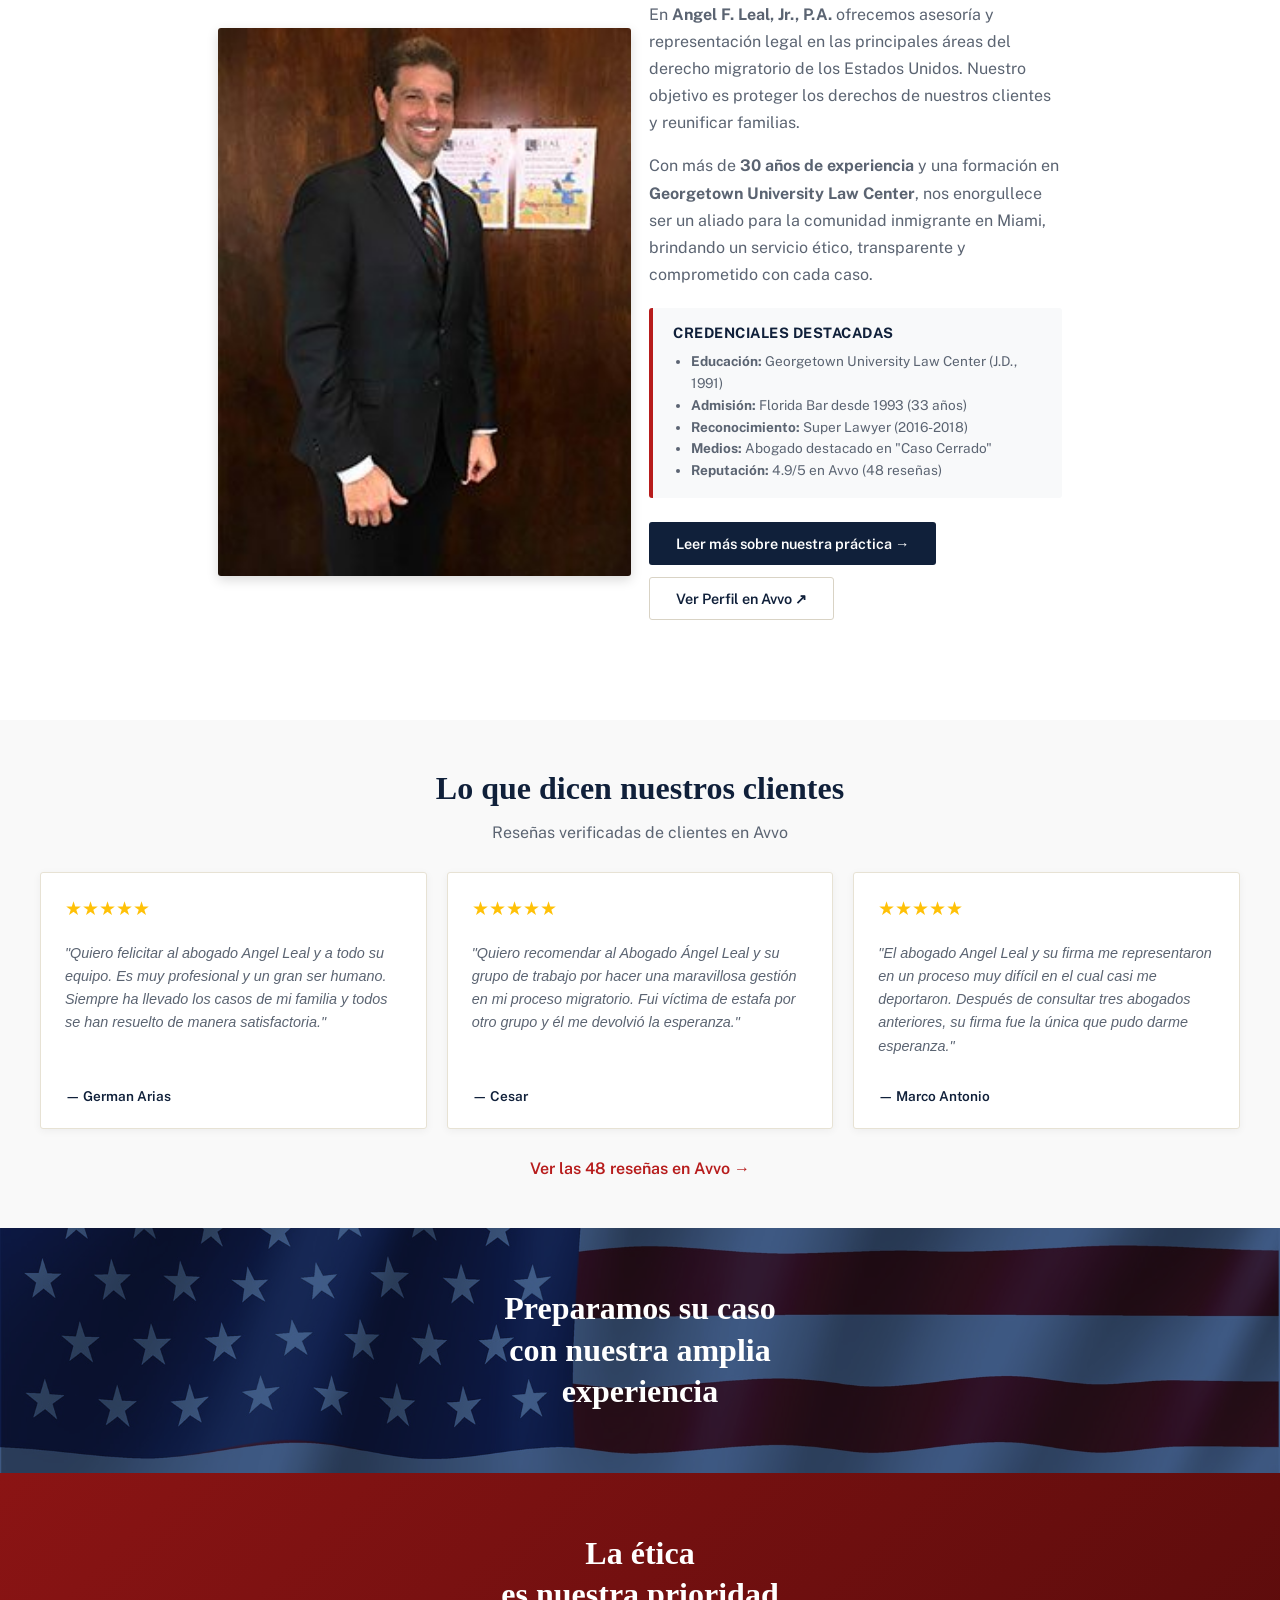
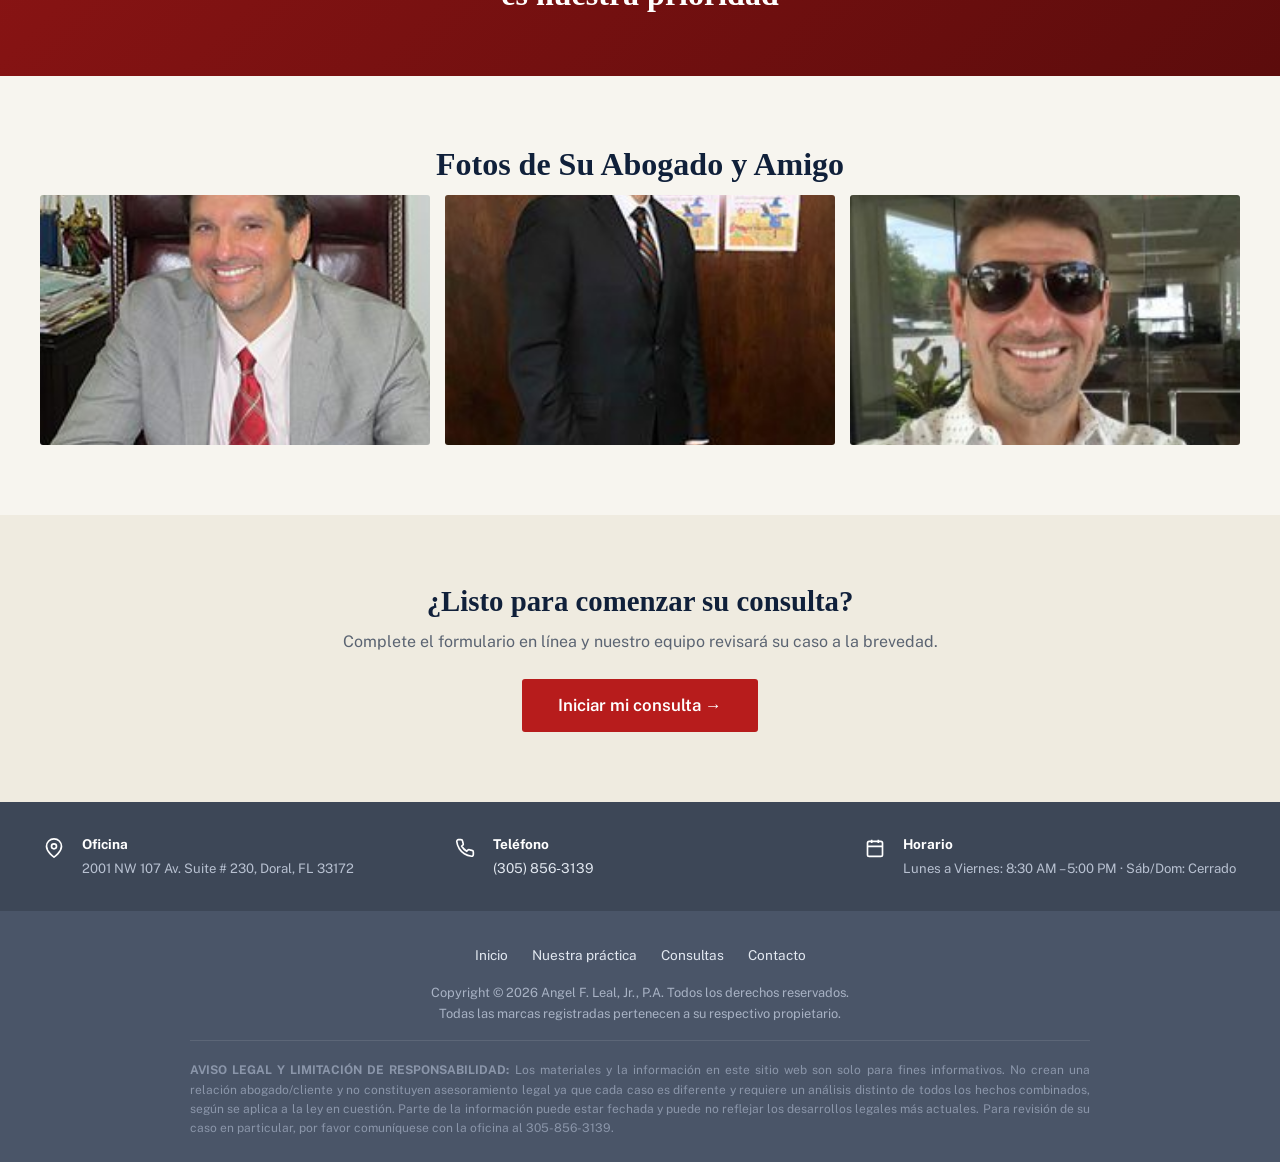
==== commit 42d62850: "Feat: enlaces telefonicos redirigen a WhatsApp con mensaje preescrito" ====
--- a/index.html
+++ b/index.html
@@ -23,15 +23,18 @@
 <div id="app-perfil"></div>
 <div id="app-footer"></div>
 
-<script src="assets/js/layout-loader.js?v=16"></script>
+<script src="assets/js/layout-loader.js?v=20"></script>
 <script src="assets/js/api.js?v=16"></script>
-<script src="assets/js/auth.js?v=17"></script>
-<script src="assets/js/navigation.js?v=17"></script>
+<script src="assets/js/auth.js?v=19"></script>
+<script src="assets/js/navigation.js?v=19"></script>
 <script src="assets/js/form-config.js?v=16"></script>
 <script src="assets/js/form-steps.js?v=16"></script>
-<script src="assets/js/form-main.js?v=16"></script>
-<script src="assets/js/perfil.js?v=17"></script>
+<script src="assets/js/form-main.js?v=19"></script>
+<script src="assets/js/perfil.js?v=19"></script>
 
 </body>
 </html>
 
+
+
+
